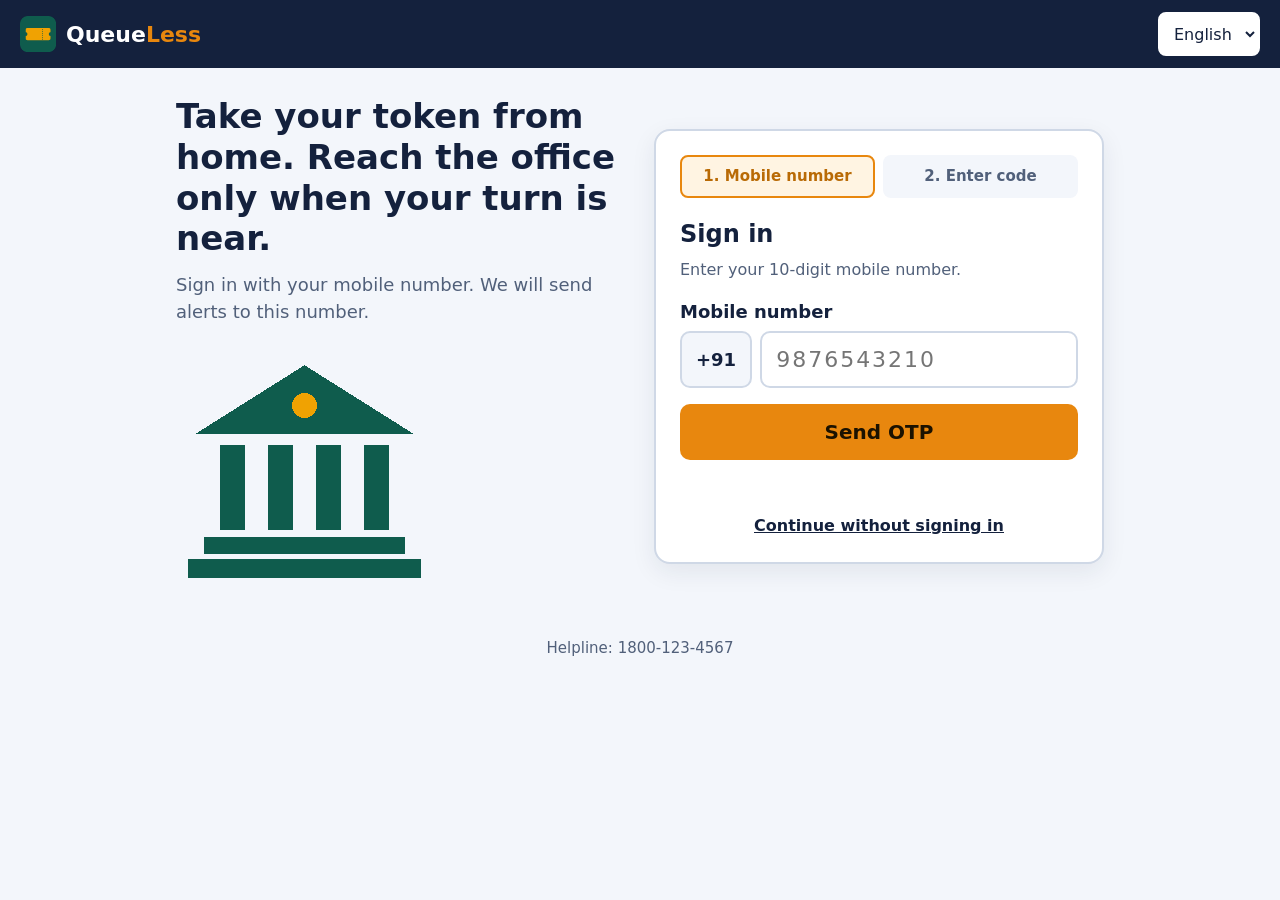
==== signin.html @ 4b2e1ec6 "added website files" ====
<!DOCTYPE html>
<html lang="en">
<head>
<meta charset="UTF-8">
<meta name="viewport" content="width=device-width, initial-scale=1">
<title>Sign in - QueueLess</title>
<style>
  :root{
    --navy:#14213d; --saffron:#e8870e; --saffron-dark:#b96a05;
    --bg:#f3f6fb; --card:#ffffff; --line:#cfd8e6; --ok:#1b7a3d; --err:#b3261e; --muted:#51607a;
  }
  *{box-sizing:border-box}
  html,body{margin:0;min-height:100%}
  body{
    font-family:"Noto Sans","Segoe UI",system-ui,-apple-system,Roboto,Arial,sans-serif;
    background:var(--bg); color:var(--navy); line-height:1.5; font-size:18px;
  }
  .top{
    background:var(--navy); color:#fff; display:flex; align-items:center;
    justify-content:space-between; gap:12px; padding:12px 20px;
  }
  .brand{display:flex; align-items:center; gap:10px; color:#fff; text-decoration:none; font-size:22px; font-weight:700}
  .brand img{height:36px; width:auto; display:block}
  .brand span b{color:var(--saffron)}
  .lang select{
    font:inherit; font-size:16px; padding:8px 10px; border-radius:8px; border:2px solid #fff;
    background:#fff; color:var(--navy); min-height:44px;
  }
  main{
    max-width:960px; margin:0 auto; padding:28px 16px 40px;
    display:grid; grid-template-columns:1fr 1fr; gap:28px; align-items:center;
  }
  .intro h1{font-size:34px; line-height:1.2; margin:0 0 12px}
  .intro p{color:var(--muted); margin:0 0 16px}
  .intro img{max-width:100%; height:auto; border-radius:12px; display:block}
  .card{
    background:var(--card); border:2px solid var(--line); border-radius:16px; padding:24px;
    box-shadow:0 8px 24px rgba(20,33,61,.08);
  }
  .steps{display:flex; gap:8px; margin:0 0 18px; padding:0; list-style:none}
  .steps li{
    flex:1; padding:8px 10px; border-radius:8px; background:var(--bg); color:var(--muted);
    font-size:15px; font-weight:600; text-align:center; border:2px solid transparent;
  }
  .steps li.on{background:#fff4e2; color:var(--saffron-dark); border-color:var(--saffron)}
  .steps li.done{background:#e6f4ea; color:var(--ok)}
  h2{font-size:24px; margin:0 0 6px}
  .hint{color:var(--muted); font-size:16px; margin:0 0 16px}
  label{display:block; font-weight:700; margin:0 0 6px}
  .phone{display:flex; gap:8px}
  .cc{
    display:flex; align-items:center; padding:0 14px; border:2px solid var(--line);
    border-radius:10px; background:var(--bg); font-weight:700; min-height:56px;
  }
  input{
    font:inherit; font-size:22px; letter-spacing:2px; width:100%; min-height:56px;
    padding:10px 14px; border:2px solid var(--line); border-radius:10px; color:var(--navy);
  }
  input:focus,select:focus,button:focus-visible,a:focus-visible{outline:3px solid var(--saffron); outline-offset:2px}
  .btn{
    display:block; width:100%; margin-top:16px; min-height:56px; border:0; border-radius:10px;
    background:var(--saffron); color:#1b1200; font:inherit; font-weight:700; font-size:20px; cursor:pointer;
  }
  .btn:hover{background:#f29a2e}
  .btn.ghost{background:transparent; border:2px solid var(--line); color:var(--navy); font-size:17px; min-height:48px}
  .btn.ghost:hover{background:var(--bg)}
  .msg{min-height:26px; margin:10px 0 0; font-weight:600; font-size:16px}
  .msg.err{color:var(--err)} .msg.ok{color:var(--ok)}
  .demo{margin-top:14px; padding:10px 12px; background:#fff4e2; border-radius:8px; font-size:15px}
  .skip{text-align:center; margin:18px 0 0; font-size:16px}
  .skip a{color:var(--navy); font-weight:700}
  .hidden{display:none}
  footer{text-align:center; color:var(--muted); font-size:15px; padding:0 16px 28px}
  @media (max-width:760px){
    main{grid-template-columns:1fr; padding-top:18px}
    .intro{order:2} .intro h1{font-size:26px}
  }
  @media (prefers-reduced-motion:reduce){*{transition:none!important;animation:none!important}}
</style>
</head>
<body>

<header class="top">
  <a class="brand" href="index.html" aria-label="QueueLess home">
    <img src="logo.png" alt="" onerror="this.style.display='none'">
    <span>Queue<b>Less</b></span>
  </a>
  <div class="lang">
    <label for="lang" class="hidden">Language</label>
    <select id="lang" aria-label="Language">
      <option value="en">English</option>
      <option value="hi">हिन्दी</option>
      <option value="te">తెలుగు</option>
    </select>
  </div>
</header>

<main>
  <section class="intro">
    <h1 data-t="heroTitle">Take your token from home. Reach the office only when your turn is near.</h1>
    <p data-t="heroText">Sign in with your mobile number. We will send alerts to this number.</p>
    <img src="government.png" alt="" onerror="this.style.display='none'">
  </section>

  <section class="card" aria-live="polite">
    <ol class="steps">
      <li id="s1" class="on"><span data-t="step1">1. Mobile number</span></li>
      <li id="s2"><span data-t="step2">2. Enter code</span></li>
    </ol>

    <!-- Step 1 -->
    <div id="stepMobile">
      <h2 data-t="signIn">Sign in</h2>
      <p class="hint" data-t="mobileHint">Enter your 10-digit mobile number.</p>
      <label for="mobile" data-t="mobileLabel">Mobile number</label>
      <div class="phone">
        <div class="cc">+91</div>
        <input id="mobile" type="tel" inputmode="numeric" maxlength="10" autocomplete="tel-national" placeholder="9876543210">
      </div>
      <button class="btn" id="sendBtn" type="button" data-t="sendOtp">Send OTP</button>
      <p class="msg" id="msg1"></p>
    </div>

    <!-- Step 2 -->
    <div id="stepOtp" class="hidden">
      <h2 data-t="otpTitle">Enter the code</h2>
      <p class="hint"><span data-t="otpHint">We sent a 4-digit code to</span> <b id="shownNum"></b></p>
      <label for="otp" data-t="otpLabel">4-digit code</label>
      <input id="otp" type="text" inputmode="numeric" maxlength="4" autocomplete="one-time-code" placeholder="••••">
      <button class="btn" id="verifyBtn" type="button" data-t="verify">Verify and sign in</button>
      <button class="btn ghost" id="backBtn" type="button" data-t="change">Change mobile number</button>
      <p class="msg" id="msg2"></p>
      <div class="demo" data-t="demo">Demo mode: use code 1234.</div>
    </div>

    <p class="skip"><a href="index.html" data-t="skip">Continue without signing in</a></p>
  </section>
</main>

<footer data-t="helpline">Helpline: 1800-123-4567</footer>

<script>
(function(){
  var T = {
    en:{heroTitle:"Take your token from home. Reach the office only when your turn is near.",
      heroText:"Sign in with your mobile number. We will send alerts to this number.",
      step1:"1. Mobile number",step2:"2. Enter code",signIn:"Sign in",
      mobileHint:"Enter your 10-digit mobile number.",mobileLabel:"Mobile number",sendOtp:"Send OTP",
      otpTitle:"Enter the code",otpHint:"We sent a 4-digit code to",otpLabel:"4-digit code",
      verify:"Verify and sign in",change:"Change mobile number",demo:"Demo mode: use code 1234.",
      skip:"Continue without signing in",helpline:"Helpline: 1800-123-4567",
      badMobile:"Enter a valid 10-digit mobile number starting with 6, 7, 8 or 9.",
      sent:"Code sent.",badOtp:"The code is not correct. Try 1234.",ok:"Signed in. Taking you to the home page..."},
    hi:{heroTitle:"घर से टोकन लें। अपनी बारी पास आने पर ही दफ़्तर पहुँचें।",
      heroText:"अपने मोबाइल नंबर से साइन इन करें। अलर्ट इसी नंबर पर भेजे जाएँगे।",
      step1:"1. मोबाइल नंबर",step2:"2. कोड डालें",signIn:"साइन इन",
      mobileHint:"अपना 10 अंकों का मोबाइल नंबर डालें।",mobileLabel:"मोबाइल नंबर",sendOtp:"OTP भेजें",
      otpTitle:"कोड डालें",otpHint:"हमने 4 अंकों का कोड भेजा है:",otpLabel:"4 अंकों का कोड",
      verify:"जाँचें और साइन इन करें",change:"मोबाइल नंबर बदलें",demo:"डेमो मोड: कोड 1234 डालें।",
      skip:"बिना साइन इन के आगे बढ़ें",helpline:"हेल्पलाइन: 1800-123-4567",
      badMobile:"6, 7, 8 या 9 से शुरू होने वाला सही 10 अंकों का नंबर डालें।",
      sent:"कोड भेज दिया गया।",badOtp:"कोड सही नहीं है। 1234 डालें।",ok:"साइन इन हो गया। होम पेज खुल रहा है..."},
    te:{heroTitle:"ఇంటి నుంచే టోకెన్ తీసుకోండి. మీ వంతు దగ్గర పడినప్పుడే ఆఫీసుకు చేరుకోండి.",
      heroText:"మీ మొబైల్ నంబర్‌తో సైన్ ఇన్ చేయండి. అలర్ట్‌లు ఈ నంబర్‌కే వస్తాయి.",
      step1:"1. మొబైల్ నంబర్",step2:"2. కోడ్ నమోదు",signIn:"సైన్ ఇన్",
      mobileHint:"మీ 10 అంకెల మొబైల్ నంబర్ నమోదు చేయండి.",mobileLabel:"మొబైల్ నంబర్",sendOtp:"OTP పంపండి",
      otpTitle:"కోడ్ నమోదు చేయండి",otpHint:"4 అంకెల కోడ్ ఇక్కడికి పంపాము:",otpLabel:"4 అంకెల కోడ్",
      verify:"ధృవీకరించి సైన్ ఇన్ చేయండి",change:"మొబైల్ నంబర్ మార్చండి",demo:"డెమో మోడ్: కోడ్ 1234 వాడండి.",
      skip:"సైన్ ఇన్ లేకుండా కొనసాగండి",helpline:"హెల్ప్‌లైన్: 1800-123-4567",
      badMobile:"6, 7, 8 లేదా 9తో మొదలయ్యే సరైన 10 అంకెల నంబర్ ఇవ్వండి.",
      sent:"కోడ్ పంపబడింది.",badOtp:"కోడ్ సరిగా లేదు. 1234 ప్రయత్నించండి.",ok:"సైన్ ఇన్ అయింది. హోమ్ పేజీకి వెళ్తున్నాము..."}
  };

  var $ = function(id){return document.getElementById(id)};
  var lang = "en";
  try { lang = localStorage.getItem("queueless_lang") || "en"; } catch(e){}
  if(!T[lang]) lang = "en";

  function apply(){
    document.documentElement.lang = lang;
    $("lang").value = lang;
    var nodes = document.querySelectorAll("[data-t]");
    for(var i=0;i<nodes.length;i++){
      var k = nodes[i].getAttribute("data-t");
      if(T[lang][k]) nodes[i].textContent = T[lang][k];
    }
  }
  function say(el, key, type){ el.textContent = T[lang][key] || ""; el.className = "msg " + (type||""); }

  $("lang").addEventListener("change", function(){
    lang = this.value;
    try { localStorage.setItem("queueless_lang", lang); } catch(e){}
    apply();
  });

  $("mobile").addEventListener("input", function(){ this.value = this.value.replace(/\D/g,"").slice(0,10); });
  $("otp").addEventListener("input", function(){ this.value = this.value.replace(/\D/g,"").slice(0,4); });

  function sendOtp(){
    var m = $("mobile").value;
    if(!/^[6-9]\d{9}$/.test(m)){ say($("msg1"),"badMobile","err"); $("mobile").focus(); return; }
    $("msg1").textContent = "";
    $("shownNum").textContent = "+91 " + m;
    $("stepMobile").classList.add("hidden");
    $("stepOtp").classList.remove("hidden");
    $("s1").className = "done"; $("s2").className = "on";
    say($("msg2"),"sent","ok");
    $("otp").focus();
  }

  function verify(){
    if($("otp").value !== "1234"){ say($("msg2"),"badOtp","err"); $("otp").focus(); return; }
    try {
      localStorage.setItem("queueless_user", JSON.stringify({mobile:$("mobile").value, signedInAt:Date.now()}));
    } catch(e){}
    say($("msg2"),"ok","ok");
    setTimeout(function(){ window.location.href = "index.html"; }, 900);
  }

  $("sendBtn").addEventListener("click", sendOtp);
  $("verifyBtn").addEventListener("click", verify);
  $("backBtn").addEventListener("click", function(){
    $("stepOtp").classList.add("hidden");
    $("stepMobile").classList.remove("hidden");
    $("s1").className = "on"; $("s2").className = "";
    $("otp").value = ""; $("msg2").textContent = "";
    $("mobile").focus();
  });
  $("mobile").addEventListener("keydown", function(e){ if(e.key==="Enter") sendOtp(); });
  $("otp").addEventListener("keydown", function(e){ if(e.key==="Enter") verify(); });

  apply();
})();
</script>
</body>
</html>
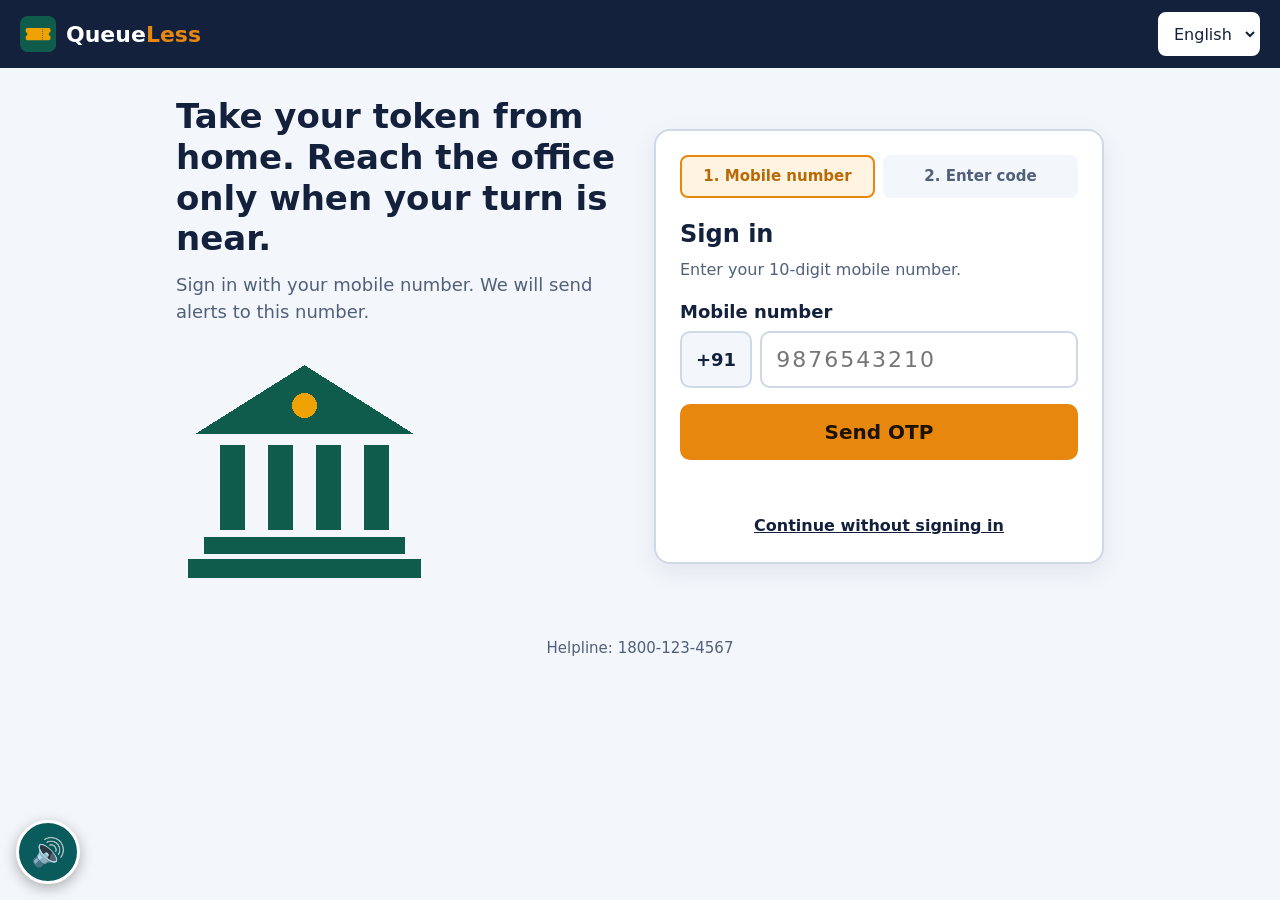
==== commit 9037e838: "Rename signin (1).html to signin.html" ====
--- a/signin.html
+++ b/signin.html
@@ -232,5 +232,6 @@
   apply();
 })();
 </script>
+<script src="queueless-extras.js"></script>
 </body>
 </html>
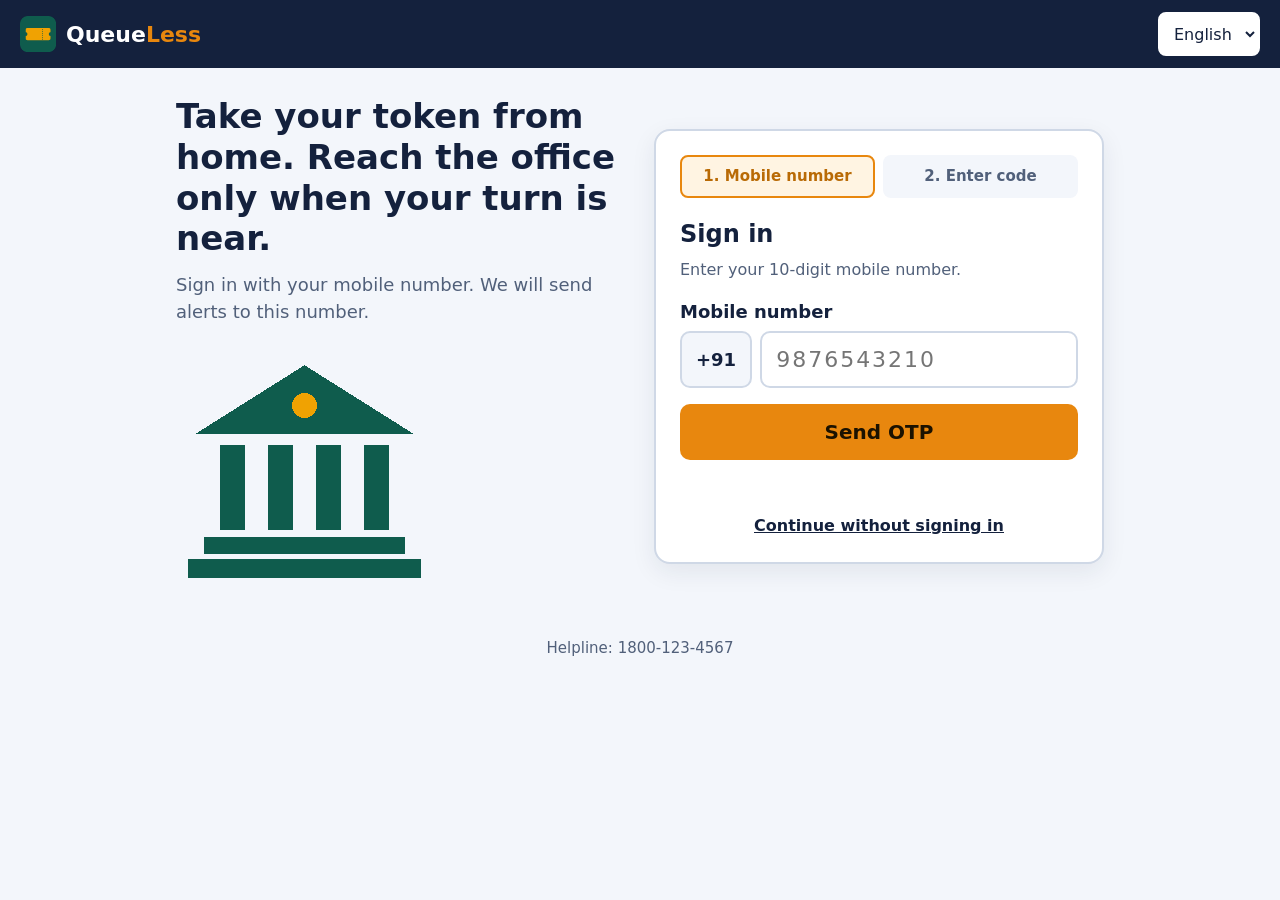
==== commit 1464d629: "add website files" ====
--- a/signin.html
+++ b/signin.html
@@ -232,6 +232,5 @@
   apply();
 })();
 </script>
-<script src="queueless-extras.js"></script>
 </body>
 </html>
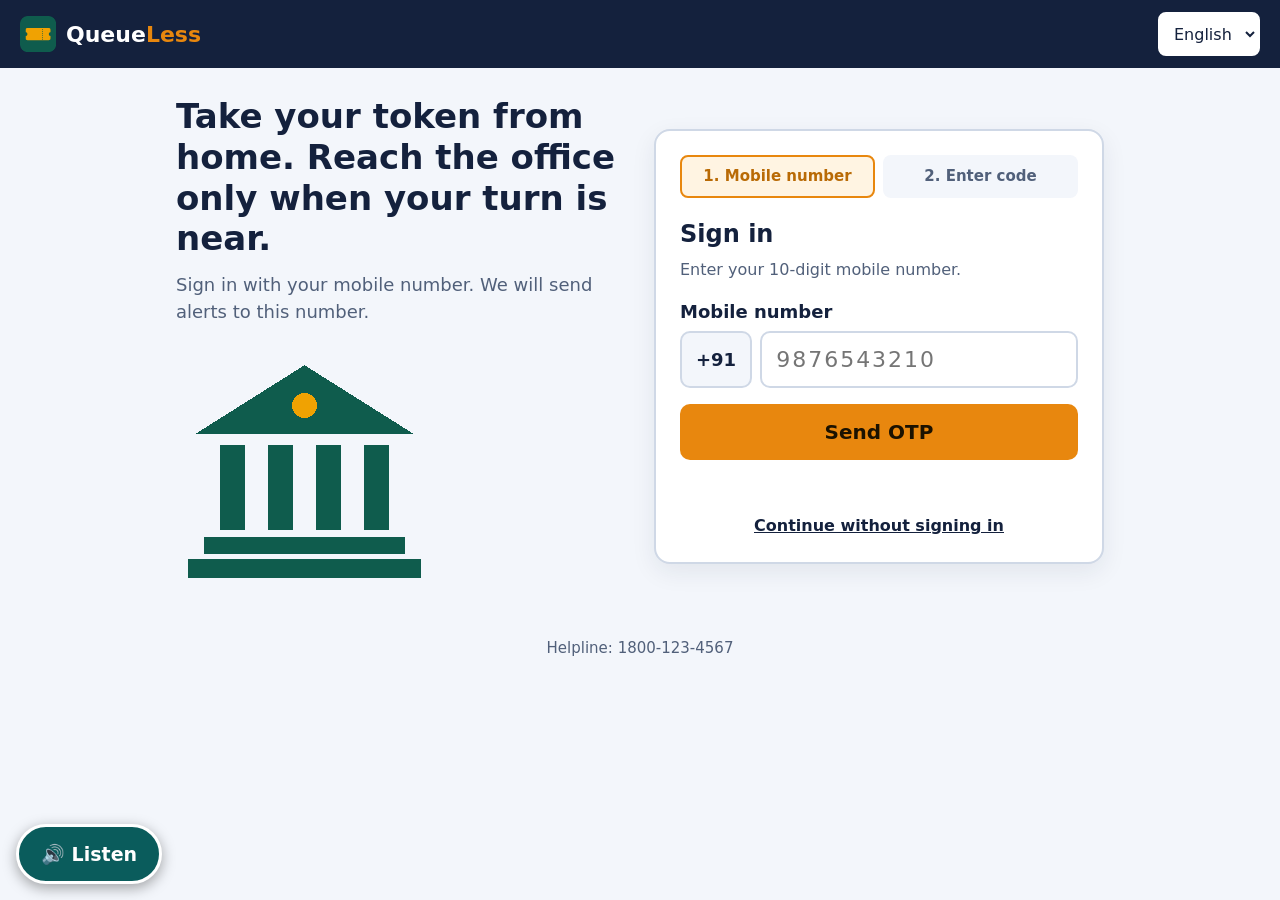
==== commit 84968a12: "Rename signin (2).html to signin.html" ====
--- a/signin.html
+++ b/signin.html
@@ -82,7 +82,7 @@
 
 <header class="top">
   <a class="brand" href="index.html" aria-label="QueueLess home">
-    <img src="logo.png" alt="" onerror="this.style.display='none'">
+    <img src="images/logo.png" alt="" onerror="if(!this.dataset.t){this.dataset.t=1;this.src='logo.png'}else{this.style.display='none'}">
     <span>Queue<b>Less</b></span>
   </a>
   <div class="lang">
@@ -99,7 +99,7 @@
   <section class="intro">
     <h1 data-t="heroTitle">Take your token from home. Reach the office only when your turn is near.</h1>
     <p data-t="heroText">Sign in with your mobile number. We will send alerts to this number.</p>
-    <img src="government.png" alt="" onerror="this.style.display='none'">
+    <img src="images/government.png" alt="" onerror="if(!this.dataset.t){this.dataset.t=1;this.src='government.png'}else{this.style.display='none'}">
   </section>
 
   <section class="card" aria-live="polite">
@@ -232,5 +232,6 @@
   apply();
 })();
 </script>
+<script src="queueless-extras.js"></script>
 </body>
 </html>
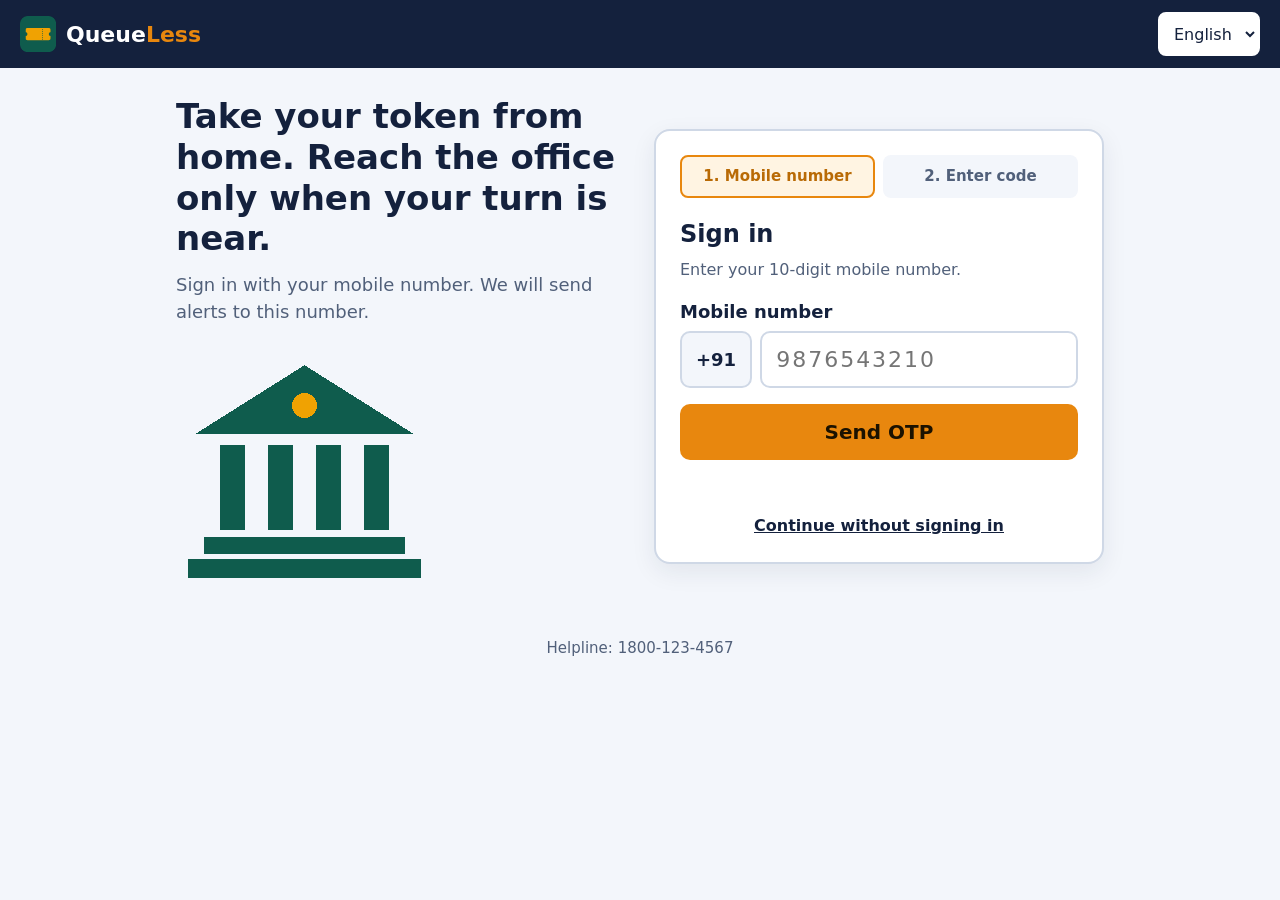
==== commit 3eeead3a: "added website file" ====
--- a/signin.html
+++ b/signin.html
@@ -82,7 +82,7 @@
 
 <header class="top">
   <a class="brand" href="index.html" aria-label="QueueLess home">
-    <img src="images/logo.png" alt="" onerror="if(!this.dataset.t){this.dataset.t=1;this.src='logo.png'}else{this.style.display='none'}">
+    <img src="logo.png" alt="" onerror="this.style.display='none'">
     <span>Queue<b>Less</b></span>
   </a>
   <div class="lang">
@@ -99,7 +99,7 @@
   <section class="intro">
     <h1 data-t="heroTitle">Take your token from home. Reach the office only when your turn is near.</h1>
     <p data-t="heroText">Sign in with your mobile number. We will send alerts to this number.</p>
-    <img src="images/government.png" alt="" onerror="if(!this.dataset.t){this.dataset.t=1;this.src='government.png'}else{this.style.display='none'}">
+    <img src="government.png" alt="" onerror="this.style.display='none'">
   </section>
 
   <section class="card" aria-live="polite">
@@ -232,6 +232,5 @@
   apply();
 })();
 </script>
-<script src="queueless-extras.js"></script>
 </body>
 </html>
